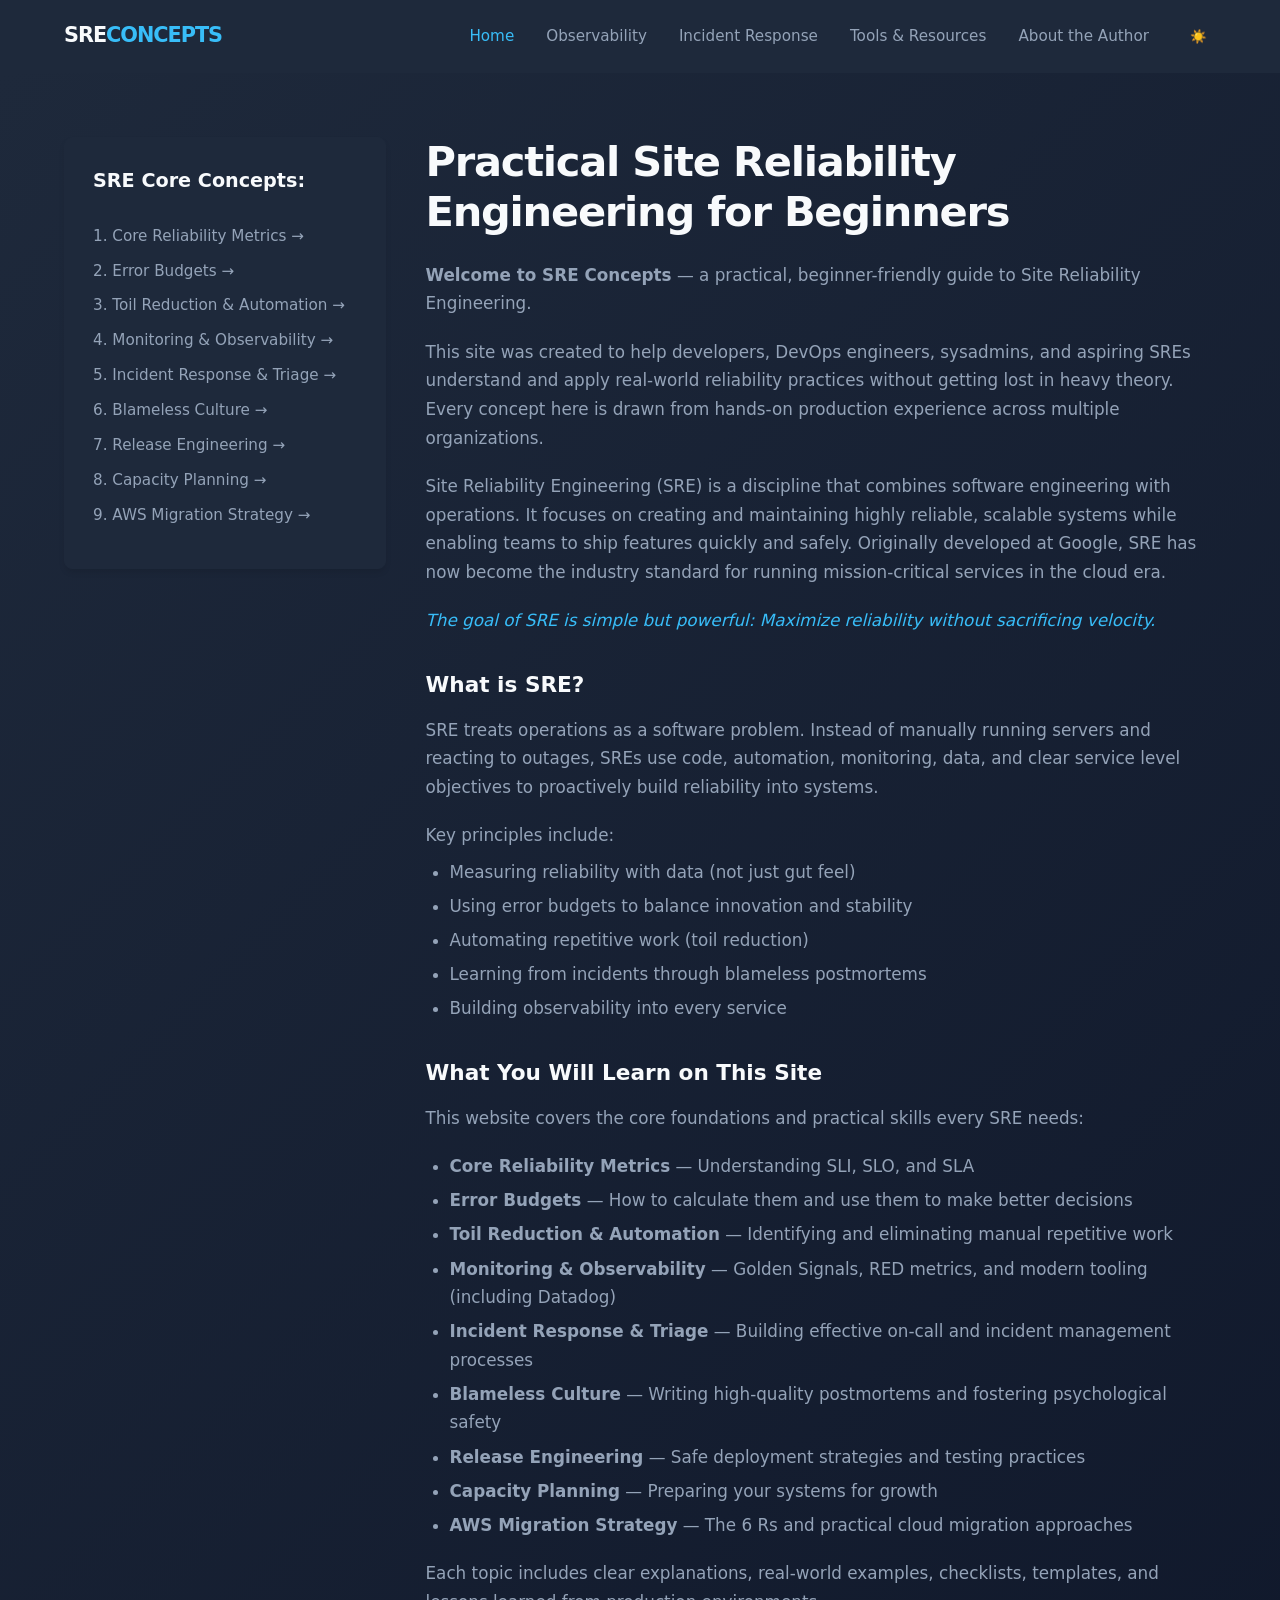
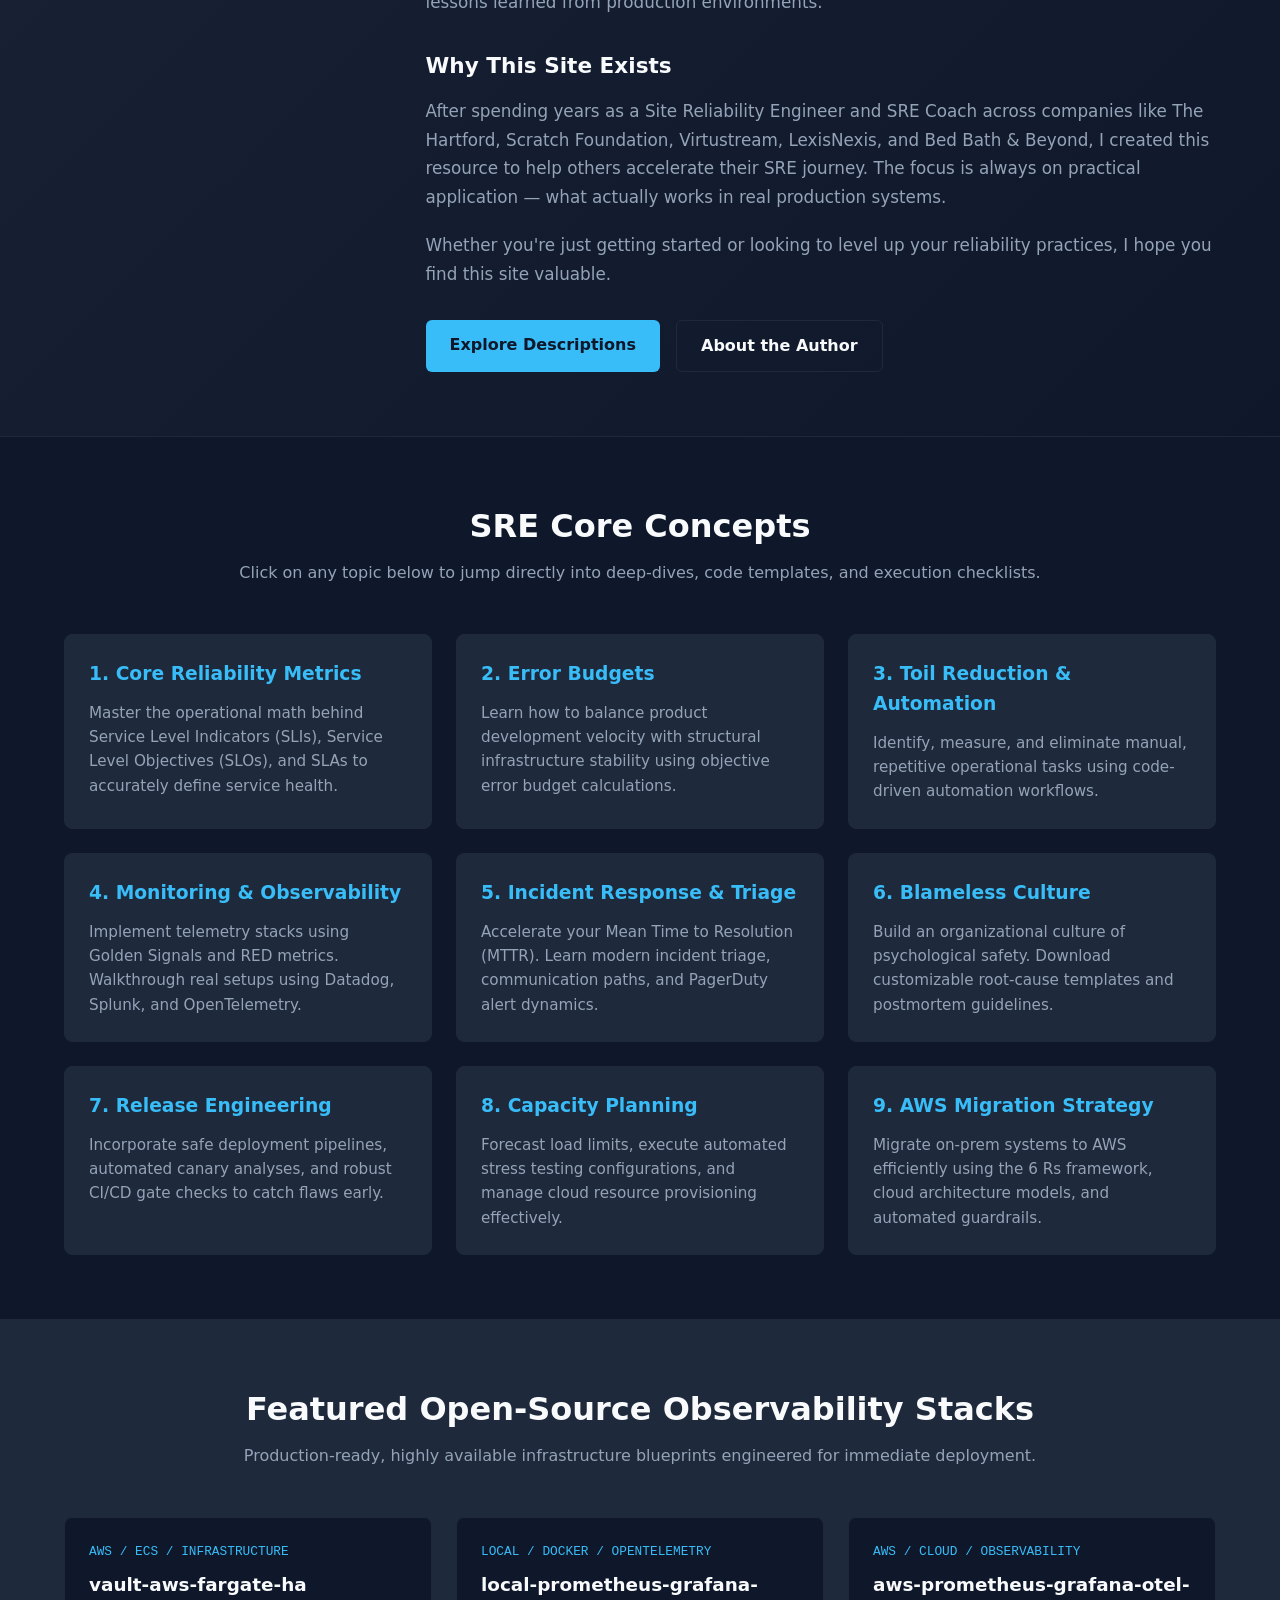
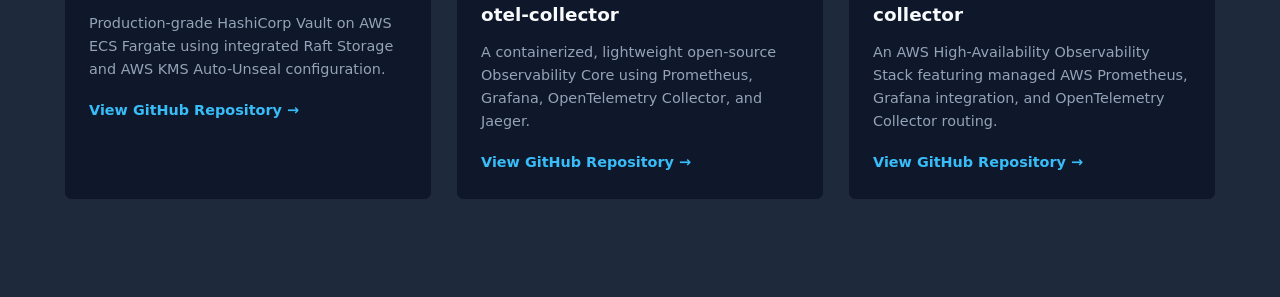
==== index.html @ d1603a27 "Initial commit: website structure with top-left sidebar layout" ====
<!DOCTYPE html>
<html lang="en" data-theme="dark">
<head>
    <meta charset="UTF-8">
    <meta name="viewport" content="width=device-width, initial-scale=1.0">
    <title>SRE Concepts | Practical Site Reliability Engineering Guide</title>
    <meta name="description" content="A practical, beginner-friendly guide to Site Reliability Engineering (SRE) concepts, observability, automation, and incident response.">
    <link rel="stylesheet" href="css/styles.css">
    <style>
        /* Two-column layout for the Top Hero/Introduction Section */
        .hero-layout-container {
            display: flex;
            flex-wrap: wrap;
            gap: 2.5rem;
            align-items: flex-start;
        }

        /* Top Left Sidebar Navigation Panel */
        .top-left-sidebar {
            flex: 1;
            min-width: 280px;
            max-width: 340px;
            background-color: var(--bg-secondary);
            border: 1px solid var(--border-color);
            border-radius: 0.5rem;
            padding: 1.75rem;
            box-shadow: 0 4px 6px -1px rgba(0, 0, 0, 0.1);
        }

        .top-left-sidebar h3 {
            font-size: 1.2rem;
            margin-bottom: 1.25rem;
            padding-bottom: 0.5rem;
            border-bottom: 1px solid var(--border-color);
            color: var(--text-primary);
            font-weight: 700;
        }

        .sidebar-panel-links {
            list-style: none;
            padding: 0;
            margin: 0;
        }

        .sidebar-panel-links li {
            margin-bottom: 0.85rem;
        }

        .sidebar-panel-links a {
            color: var(--text-secondary);
            text-decoration: none;
            font-size: 0.95rem;
            font-weight: 500;
            transition: color 0.2s ease, transform 0.2s ease;
            display: block;
            line-height: 1.4;
        }

        .sidebar-panel-links a:hover {
            color: var(--accent-color);
            transform: translateX(4px);
        }

        /* Top Right Main Text Area */
        .hero-main-content {
            flex: 3;
            min-width: 320px;
        }

        /* Descriptive Card Grid Configuration */
        .concepts-main-grid {
            display: grid;
            grid-template-columns: repeat(auto-fit, minmax(300px, 1fr));
            gap: 1.5rem;
        }

        /* Fallback for smaller screen sizes */
        @media (max-width: 991px) {
            .top-left-sidebar {
                max-width: 100%;
                flex: 1 1 100%;
            }
            .hero-main-content {
                flex: 1 1 100%;
            }
        }
    </style>
</head>
<body>

    <header>
        <div class="container nav-container">
            <a href="index.html" class="logo">SRE<span>CONCEPTS</span></a>
            <button class="hamburger" id="menu-toggle" aria-label="Toggle Menu">
                <span></span>
                <span></span>
                <span></span>
            </button>
            <ul class="nav-links" id="nav-links">
                <li><a href="index.html" class="active">Home</a></li>
                <li><a href="observability.html">Observability</a></li>
                <li><a href="incident-response.html">Incident Response</a></li>
                <li><a href="tools-resources.html">Tools & Resources</a></li>
                <li><a href="about.html">About the Author</a></li>
                <li>
                    <button class="theme-toggle-btn" id="theme-toggle" aria-label="Toggle Theme">☀️</button>
                </li>
            </ul>
        </div>
    </header>

    <section class="hero-section" style="padding: 4rem 0; text-align: left; background: linear-gradient(135deg, var(--bg-secondary), var(--bg-primary)); border-bottom: 1px solid var(--border-color);">
        <div class="container">
            
            <div class="hero-layout-container">
                
                <nav class="top-left-sidebar" aria-label="SRE Concepts Top Left Navigation">
                    <h3>SRE Core Concepts:</h3>
                    <ul class="sidebar-panel-links">
                        <li><a href="core-metrics.html">1. Core Reliability Metrics &rarr;</a></li>
                        <li><a href="error-budgets.html">2. Error Budgets &rarr;</a></li>
                        <li><a href="toil-reduction.html">3. Toil Reduction & Automation &rarr;</a></li>
                        <li><a href="observability.html">4. Monitoring & Observability &rarr;</a></li>
                        <li><a href="incident-response.html">5. Incident Response & Triage &rarr;</a></li>
                        <li><a href="blameless-postmortems.html">6. Blameless Culture &rarr;</a></li>
                        <li><a href="release-engineering.html">7. Release Engineering &rarr;</a></li>
                        <li><a href="capacity-planning.html">8. Capacity Planning &rarr;</a></li>
                        <li><a href="aws-migration.html">9. AWS Migration Strategy &rarr;</a></li>
                    </ul>
                </nav>

                <div class="hero-main-content">
                    <h1 style="font-size: 2.6rem; margin-bottom: 1.5rem; font-weight: 800; letter-spacing: -0.03em; line-height: 1.2;">
                        Practical Site Reliability Engineering for Beginners
                    </h1>
                    
                    <div style="font-size: 1.05rem; color: var(--text-secondary); line-height: 1.7; margin-bottom: 2rem;">
                        <p style="margin-bottom: 1.25rem;"><strong>Welcome to SRE Concepts</strong> — a practical, beginner-friendly guide to Site Reliability Engineering.</p>
                        
                        <p style="margin-bottom: 1.25rem;">This site was created to help developers, DevOps engineers, sysadmins, and aspiring SREs understand and apply real-world reliability practices without getting lost in heavy theory. Every concept here is drawn from hands-on production experience across multiple organizations.</p>
                        
                        <p style="margin-bottom: 1.25rem;">Site Reliability Engineering (SRE) is a discipline that combines software engineering with operations. It focuses on creating and maintaining highly reliable, scalable systems while enabling teams to ship features quickly and safely. Originally developed at Google, SRE has now become the industry standard for running mission-critical services in the cloud era.</p>
                        
                        <p style="margin-bottom: 2rem; font-style: italic; color: var(--accent-color);">The goal of SRE is simple but powerful: Maximize reliability without sacrificing velocity.</p>
                        
                        <h3 style="font-size: 1.35rem; color: var(--text-primary); margin-bottom: 0.75rem; font-weight: 700;">What is SRE?</h3>
                        <p style="margin-bottom: 1.25rem;">SRE treats operations as a software problem. Instead of manually running servers and reacting to outages, SREs use code, automation, monitoring, data, and clear service level objectives to proactively build reliability into systems.</p>
                        
                        <p style="margin-bottom: 0.5rem;">Key principles include:</p>
                        <ul style="padding-left: 1.5rem; margin-bottom: 2rem;">
                            <li style="margin-bottom: 0.35rem;">Measuring reliability with data (not just gut feel)</li>
                            <li style="margin-bottom: 0.35rem;">Using error budgets to balance innovation and stability</li>
                            <li style="margin-bottom: 0.35rem;">Automating repetitive work (toil reduction)</li>
                            <li style="margin-bottom: 0.35rem;">Learning from incidents through blameless postmortems</li>
                            <li style="margin-bottom: 0.35rem;">Building observability into every service</li>
                        </ul>
                        
                        <h3 style="font-size: 1.35rem; color: var(--text-primary); margin-bottom: 0.75rem; font-weight: 700;">What You Will Learn on This Site</h3>
                        <p style="margin-bottom: 1.25rem;">This website covers the core foundations and practical skills every SRE needs:</p>
                        <ul style="padding-left: 1.5rem; margin-bottom: 1.25rem;">
                            <li style="margin-bottom: 0.35rem;"><strong>Core Reliability Metrics</strong> — Understanding SLI, SLO, and SLA</li>
                            <li style="margin-bottom: 0.35rem;"><strong>Error Budgets</strong> — How to calculate them and use them to make better decisions</li>
                            <li style="margin-bottom: 0.35rem;"><strong>Toil Reduction & Automation</strong> — Identifying and eliminating manual repetitive work</li>
                            <li style="margin-bottom: 0.35rem;"><strong>Monitoring & Observability</strong> — Golden Signals, RED metrics, and modern tooling (including Datadog)</li>
                            <li style="margin-bottom: 0.35rem;"><strong>Incident Response & Triage</strong> — Building effective on-call and incident management processes</li>
                            <li style="margin-bottom: 0.35rem;"><strong>Blameless Culture</strong> — Writing high-quality postmortems and fostering psychological safety</li>
                            <li style="margin-bottom: 0.35rem;"><strong>Release Engineering</strong> — Safe deployment strategies and testing practices</li>
                            <li style="margin-bottom: 0.35rem;"><strong>Capacity Planning</strong> — Preparing your systems for growth</li>
                            <li style="margin-bottom: 0.35rem;"><strong>AWS Migration Strategy</strong> — The 6 Rs and practical cloud migration approaches</li>
                        </ul>
                        <p style="margin-bottom: 2rem;">Each topic includes clear explanations, real-world examples, checklists, templates, and lessons learned from production environments.</p>
                        
                        <h3 style="font-size: 1.35rem; color: var(--text-primary); margin-bottom: 0.75rem; font-weight: 700;">Why This Site Exists</h3>
                        <p style="margin-bottom: 1.25rem;">After spending years as a Site Reliability Engineer and SRE Coach across companies like The Hartford, Scratch Foundation, Virtustream, LexisNexis, and Bed Bath & Beyond, I created this resource to help others accelerate their SRE journey. The focus is always on practical application — what actually works in real production systems.</p>
                        
                        <p style="margin-bottom: 0px;">Whether you're just getting started or looking to level up your reliability practices, I hope you find this site valuable.</p>
                    </div>

                    <div style="display: flex; gap: 1rem; justify-content: flex-start;">
                        <a href="#guide-topics" style="background-color: var(--accent-color); color: #0f172a; padding: 0.75rem 1.5rem; border-radius: 0.375rem; font-weight: 600; text-decoration: none;">Explore Descriptions</a>
                        <a href="about.html" style="border: 1px solid var(--border-color); color: var(--text-primary); padding: 0.75rem 1.5rem; border-radius: 0.375rem; font-weight: 600; text-decoration: none;">About the Author</a>
                    </div>
                </div>

            </div>

        </div>
    </section>

    <section id="guide-topics" style="padding: 4rem 0;">
        <div class="container">
            <h2 style="font-size: 2rem; margin-bottom: 0.5rem; text-align: center;">SRE Core Concepts</h2>
            <p style="text-align: center; color: var(--text-secondary); margin-bottom: 3rem;">Click on any topic below to jump directly into deep-dives, code templates, and execution checklists.</p>
            
            <div class="concepts-main-grid">
                <div class="card">
                    <h3 style="margin-bottom: 0.75rem;"><a href="core-metrics.html">1. Core Reliability Metrics</a></h3>
                    <p style="color: var(--text-secondary); font-size: 0.95rem;">Master the operational math behind Service Level Indicators (SLIs), Service Level Objectives (SLOs), and SLAs to accurately define service health.</p>
                </div>
                <div class="card">
                    <h3 style="margin-bottom: 0.75rem;"><a href="error-budgets.html">2. Error Budgets</a></h3>
                    <p style="color: var(--text-secondary); font-size: 0.95rem;">Learn how to balance product development velocity with structural infrastructure stability using objective error budget calculations.</p>
                </div>
                <div class="card">
                    <h3 style="margin-bottom: 0.75rem;"><a href="toil-reduction.html">3. Toil Reduction & Automation</a></h3>
                    <p style="color: var(--text-secondary); font-size: 0.95rem;">Identify, measure, and eliminate manual, repetitive operational tasks using code-driven automation workflows.</p>
                </div>
                <div class="card">
                    <h3 style="margin-bottom: 0.75rem;"><a href="observability.html">4. Monitoring & Observability</a></h3>
                    <p style="color: var(--text-secondary); font-size: 0.95rem;">Implement telemetry stacks using Golden Signals and RED metrics. Walkthrough real setups using Datadog, Splunk, and OpenTelemetry.</p>
                </div>
                <div class="card">
                    <h3 style="margin-bottom: 0.75rem;"><a href="incident-response.html">5. Incident Response & Triage</a></h3>
                    <p style="color: var(--text-secondary); font-size: 0.95rem;">Accelerate your Mean Time to Resolution (MTTR). Learn modern incident triage, communication paths, and PagerDuty alert dynamics.</p>
                </div>
                <div class="card">
                    <h3 style="margin-bottom: 0.75rem;"><a href="blameless-postmortems.html">6. Blameless Culture</a></h3>
                    <p style="color: var(--text-secondary); font-size: 0.95rem;">Build an organizational culture of psychological safety. Download customizable root-cause templates and postmortem guidelines.</p>
                </div>
                <div class="card">
                    <h3 style="margin-bottom: 0.75rem;"><a href="release-engineering.html">7. Release Engineering</a></h3>
                    <p style="color: var(--text-secondary); font-size: 0.95rem;">Incorporate safe deployment pipelines, automated canary analyses, and robust CI/CD gate checks to catch flaws early.</p>
                </div>
                <div class="card">
                    <h3 style="margin-bottom: 0.75rem;"><a href="capacity-planning.html">8. Capacity Planning</a></h3>
                    <p style="color: var(--text-secondary); font-size: 0.95rem;">Forecast load limits, execute automated stress testing configurations, and manage cloud resource provisioning effectively.</p>
                </div>
                <div class="card">
                    <h3 style="margin-bottom: 0.75rem;"><a href="aws-migration.html">9. AWS Migration Strategy</a></h3>
                    <p style="color: var(--text-secondary); font-size: 0.95rem;">Migrate on-prem systems to AWS efficiently using the 6 Rs framework, cloud architecture models, and automated guardrails.</p>
                </div>
            </div>
        </div>
    </section>

    <section id="featured-tools" style="padding: 4rem 0; background-color: var(--bg-secondary); border-top: 1px solid var(--border-color); border-bottom: 1px solid var(--border-color);">
        <div class="container">
            <h2 style="font-size: 2rem; margin-bottom: 0.5rem; text-align: center;">Featured Open-Source Observability Stacks</h2>
            <p style="text-align: center; color: var(--text-secondary); margin-bottom: 3rem;">Production-ready, highly available infrastructure blueprints engineered for immediate deployment.</p>
            
            <div class="card-grid">
                <div class="card" style="background-color: var(--bg-primary);">
                    <div style="font-size: 0.8rem; font-family: monospace; color: var(--accent-color); margin-bottom: 0.5rem;">AWS / ECS / INFRASTRUCTURE</div>
                    <h4 style="font-size: 1.15rem; margin-bottom: 0.75rem;">vault-aws-fargate-ha</h4>
                    <p style="color: var(--text-secondary); font-size: 0.9rem; margin-bottom: 1rem;">Production-grade HashiCorp Vault on AWS ECS Fargate using integrated Raft Storage and AWS KMS Auto-Unseal configuration.</p>
                    <a href="https://github.com/qaconcept/vault-aws-fargate-ha" target="_blank" style="font-size: 0.9rem; font-weight: 600;">View GitHub Repository &rarr;</a>
                </div>
                <div class="card" style="background-color: var(--bg-primary);">
                    <div style="font-size: 0.8rem; font-family: monospace; color: var(--accent-color); margin-bottom: 0.5rem;">LOCAL / DOCKER / OPENTELEMETRY</div>
                    <h4 style="font-size: 1.15rem; margin-bottom: 0.75rem;">local-prometheus-grafana-otel-collector</h4>
                    <p style="color: var(--text-secondary); font-size: 0.9rem; margin-bottom: 1rem;">A containerized, lightweight open-source Observability Core using Prometheus, Grafana, OpenTelemetry Collector, and Jaeger.</p>
                    <a href="https://github.com/qaconcept/local-prometheus-grafana-otel-collector" target="_blank" style="font-size: 0.9rem; font-weight: 600;">View GitHub Repository &rarr;</a>
                </div>
                <div class="card" style="background-color: var(--bg-primary);">
                    <div style="font-size: 0.8rem; font-family: monospace; color: var(--accent-color); margin-bottom: 0.5rem;">AWS / CLOUD / OBSERVABILITY</div>
                    <h4 style="font-size: 1.15rem; margin-bottom: 0.75rem;">aws-prometheus-grafana-otel-collector</h4>
                    <p style="color: var(--text-secondary); font-size: 0.9rem; margin-bottom: 1rem;">An AWS High-Availability Observability Stack featuring managed AWS Prometheus, Grafana integration, and OpenTelemetry Collector routing.</p>
                    <a href="https://github.com/qaconcept/aws-prometheus-grafana-otel-collector" target="_blank" style="font-size: 0.9rem; font-weight: 600;">View GitHub Repository &rarr;</a>
                </div>
            </div>
        </div>
    </section>

</body>
</html>
---- css/styles.css ----
/* --- Global Custom Properties (Theme Engine) --- */
:root {
    --bg-primary: #0f172a;       /* Slate 900 */
    --bg-secondary: #1e293b;     /* Slate 800 */
    --bg-accent: #334155;        /* Slate 700 */
    --text-primary: #f8fafc;     /* Slate 50 */
    --text-secondary: #94a3b8;   /* Slate 400 */
    --accent-color: #38bdf8;     /* Sky 400 (SRE Tech Blue) */
    --accent-success: #4ade80;   /* Green 400 */
    --border-color: #1e293b;
    --font-sans: 'Inter', system-ui, -apple-system, BlinkMacSystemFont, "Segoe UI", Roboto, sans-serif;
    --max-width: 1200px;
}

[data-theme="light"] {
    --bg-primary: #f8fafc;       /* Slate 50 */
    --bg-secondary: #ffffff;     /* Pure White */
    --bg-accent: #f1f5f9;        /* Slate 100 */
    --text-primary: #0f172a;     /* Slate 900 */
    --text-secondary: #475569;   /* Slate 600 */
    --accent-color: #0284c7;     /* Sky 630 */
    --accent-success: #16a34a;   /* Green 600 */
    --border-color: #e2e8f0;     /* Slate 200 */
}

/* --- Base Resets & Layout --- */
* {
    box-sizing: border-box;
    margin: 0;
    padding: 0;
}

body {
    background-color: var(--bg-primary);
    color: var(--text-primary);
    font-family: var(--font-sans);
    line-height: 1.6;
    display: flex;
    flex-direction: column;
    min-height: 100vh;
    transition: background-color 0.3s ease, color 0.3s ease;
}

a {
    color: var(--accent-color);
    text-decoration: none;
    transition: color 0.2s ease;
}

a:hover {
    text-decoration: underline;
}

/* --- Layout Wrappers --- */
.container {
    width: 100%;
    max-width: var(--max-width);
    margin: 0 auto;
    padding: 0 1.5rem;
}

/* --- Header & Navigation --- */
header {
    background-color: var(--bg-secondary);
    border-bottom: 1px solid var(--border-color);
    position: sticky;
    top: 0;
    z-index: 100;
}

.nav-container {
    display: flex;
    justify-content: space-between;
    align-items: center;
    height: 4.5rem;
}

.logo {
    font-size: 1.3rem;
    font-weight: 800;
    letter-spacing: -0.05em;
    color: var(--text-primary);
}

.logo span {
    color: var(--accent-color);
}

.nav-links {
    display: flex;
    list-style: none;
    gap: 2rem;
    align-items: center;
}

.nav-links a {
    color: var(--text-secondary);
    font-weight: 500;
    font-size: 0.95rem;
}

.nav-links a:hover, .nav-links a.active {
    color: var(--accent-color);
    text-decoration: none;
}

/* --- Interactive Utilities --- */
.theme-toggle-btn {
    background: none;
    border: 1px solid var(--border-color);
    padding: 0.5rem;
    border-radius: 0.375rem;
    cursor: pointer;
    color: var(--text-primary);
    display: flex;
    align-items: center;
    justify-content: center;
}

.theme-toggle-btn:hover {
    background-color: var(--bg-accent);
}

.hamburger {
    display: none;
    flex-direction: column;
    gap: 4px;
    cursor: pointer;
    background: none;
    border: none;
}

.hamburger span {
    display: block;
    width: 24px;
    height: 2px;
    background-color: var(--text-primary);
    transition: 0.3s;
}

/* --- Component Cards & Panels --- */
.card-grid {
    display: grid;
    grid-template-columns: repeat(auto-fit, minmax(300px, 1fr));
    gap: 1.5rem;
    margin: 2rem 0;
}

.card {
    background-color: var(--bg-secondary);
    border: 1px solid var(--border-color);
    border-radius: 0.5rem;
    padding: 1.5rem;
    transition: transform 0.2s ease, border-color 0.2s ease;
}

.card:hover {
    transform: translateY(-2px);
    border-color: var(--accent-color);
}

/* --- Technical Documentation Blocks --- */
pre {
    background-color: var(--bg-secondary);
    border: 1px solid var(--border-color);
    border-radius: 0.5rem;
    padding: 1.25rem;
    position: relative;
    overflow-x: auto;
    margin: 1.5rem 0;
}

code {
    font-family: 'SFMono-Regular', Consolas, 'Liberation Mono', Menlo, monospace;
    font-size: 0.9rem;
}

.copy-btn {
    position: absolute;
    top: 0.5rem;
    right: 0.5rem;
    background-color: var(--bg-accent);
    color: var(--text-secondary);
    border: 1px solid var(--border-color);
    padding: 0.25rem 0.5rem;
    border-radius: 0.25rem;
    font-size: 0.75rem;
    cursor: pointer;
    transition: all 0.2s;
}

.copy-btn:hover {
    color: var(--text-primary);
    background-color: var(--accent-color);
}

/* --- Mermaid Diagrams Wrapper --- */
.mermaid-container {
    background-color: var(--bg-secondary);
    border: 1px solid var(--border-color);
    border-radius: 0.5rem;
    padding: 1.5rem;
    margin: 1.5rem 0;
    display: flex;
    justify-content: center;
}

/* --- Footer --- */
footer {
    background-color: var(--bg-secondary);
    border-top: 1px solid var(--border-color);
    padding: 2rem 0;
    text-align: center;
    color: var(--text-secondary);
    font-size: 0.9rem;
    margin-top: auto;
}

/* --- Mobile Responsiveness --- */
@media (max-width: 768px) {
    .hamburger {
        display: flex;
    }

    .nav-links {
        display: none;
        position: absolute;
        top: 4.5rem;
        left: 0;
        width: 100%;
        background-color: var(--bg-secondary);
        flex-direction: column;
        padding: 2rem;
        border-bottom: 1px solid var(--border-color);
        box-shadow: 0 10px 15px -3px rgba(0, 0, 0, 0.1);
    }

    .nav-links.active {
        display: flex;
    }
}
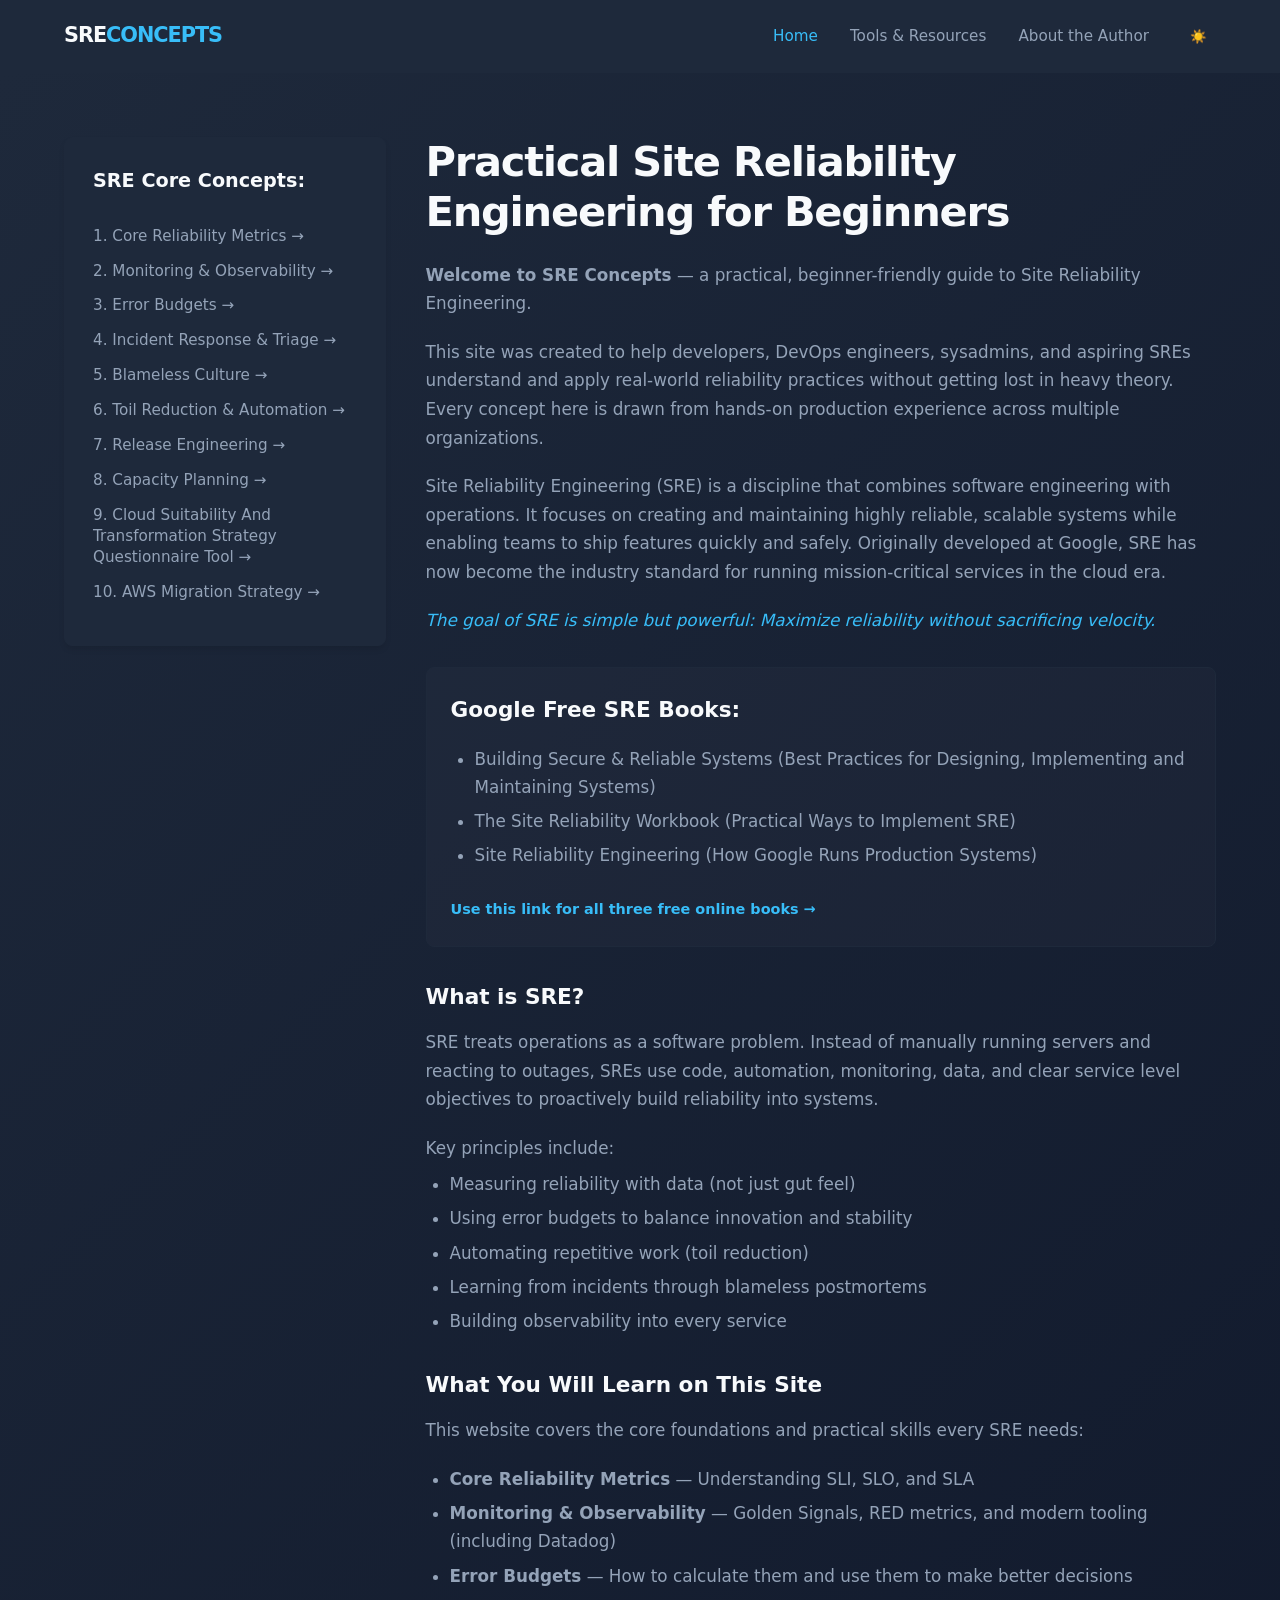
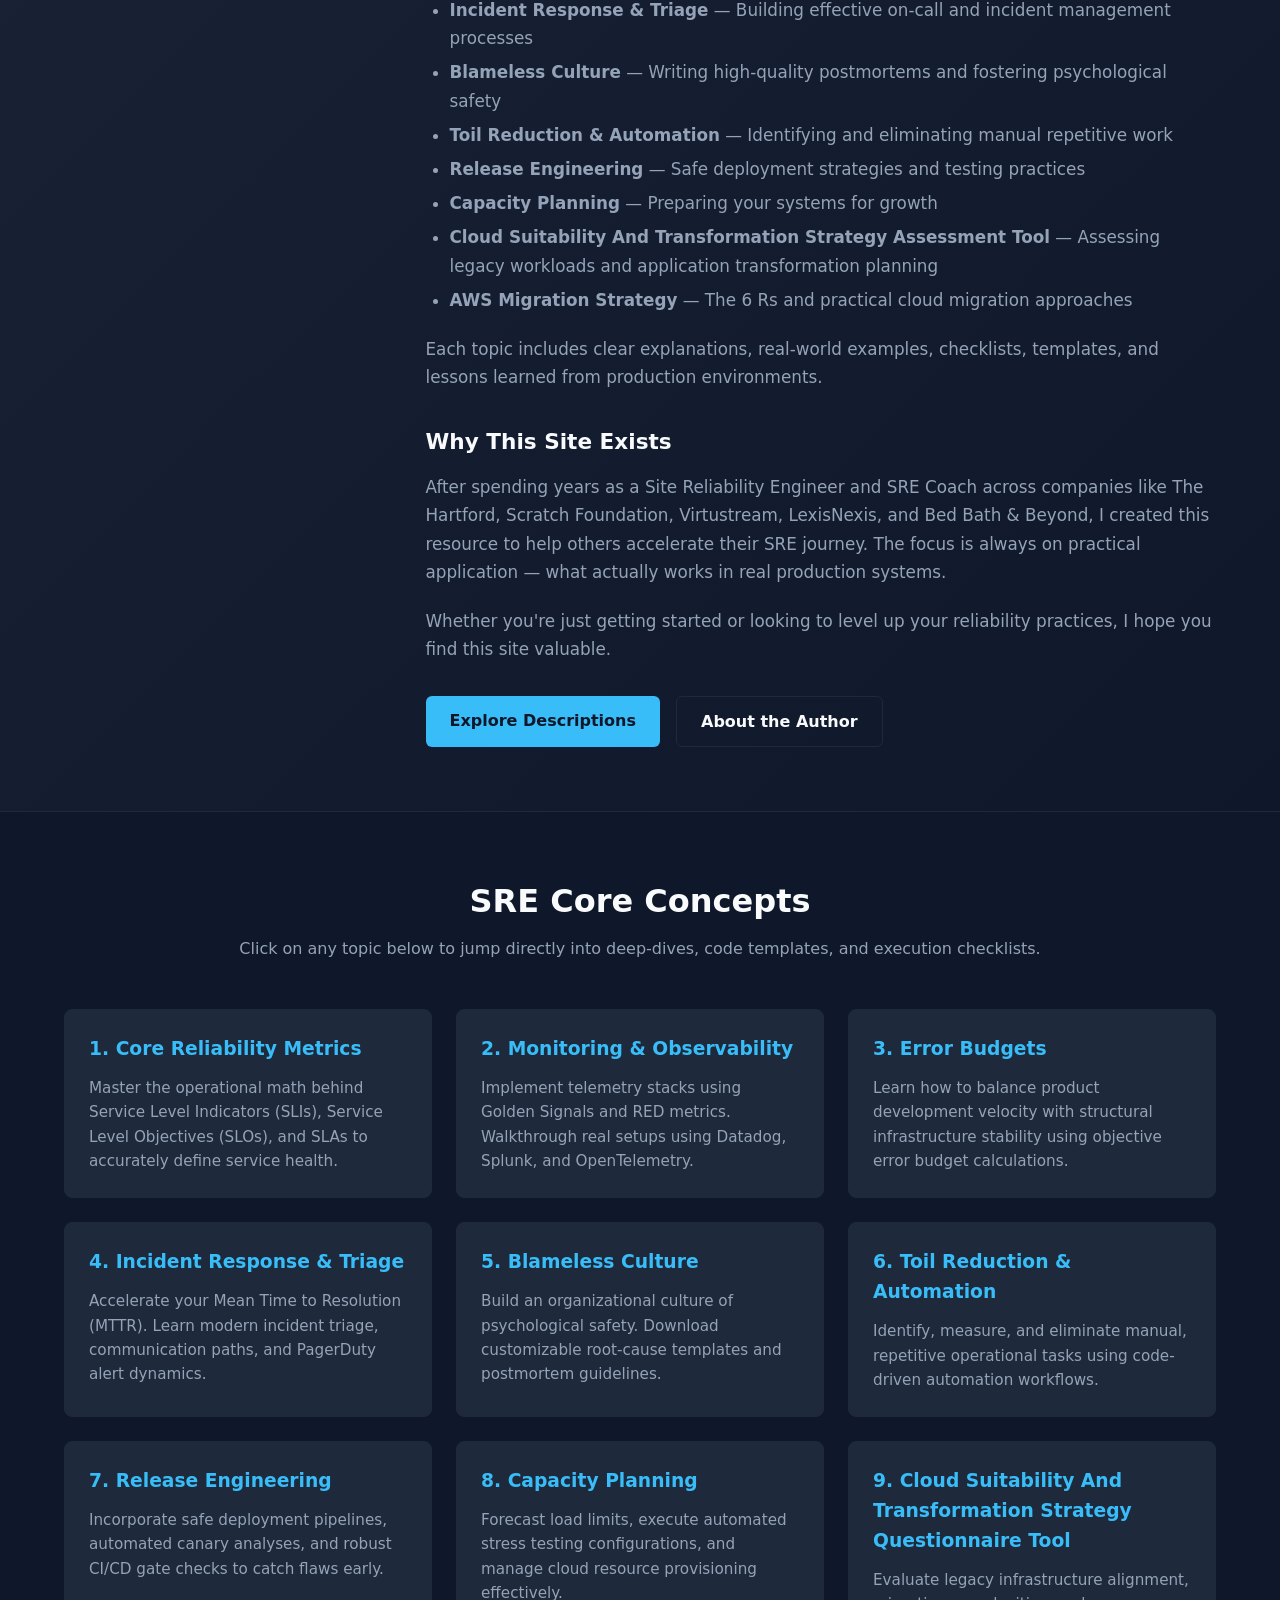
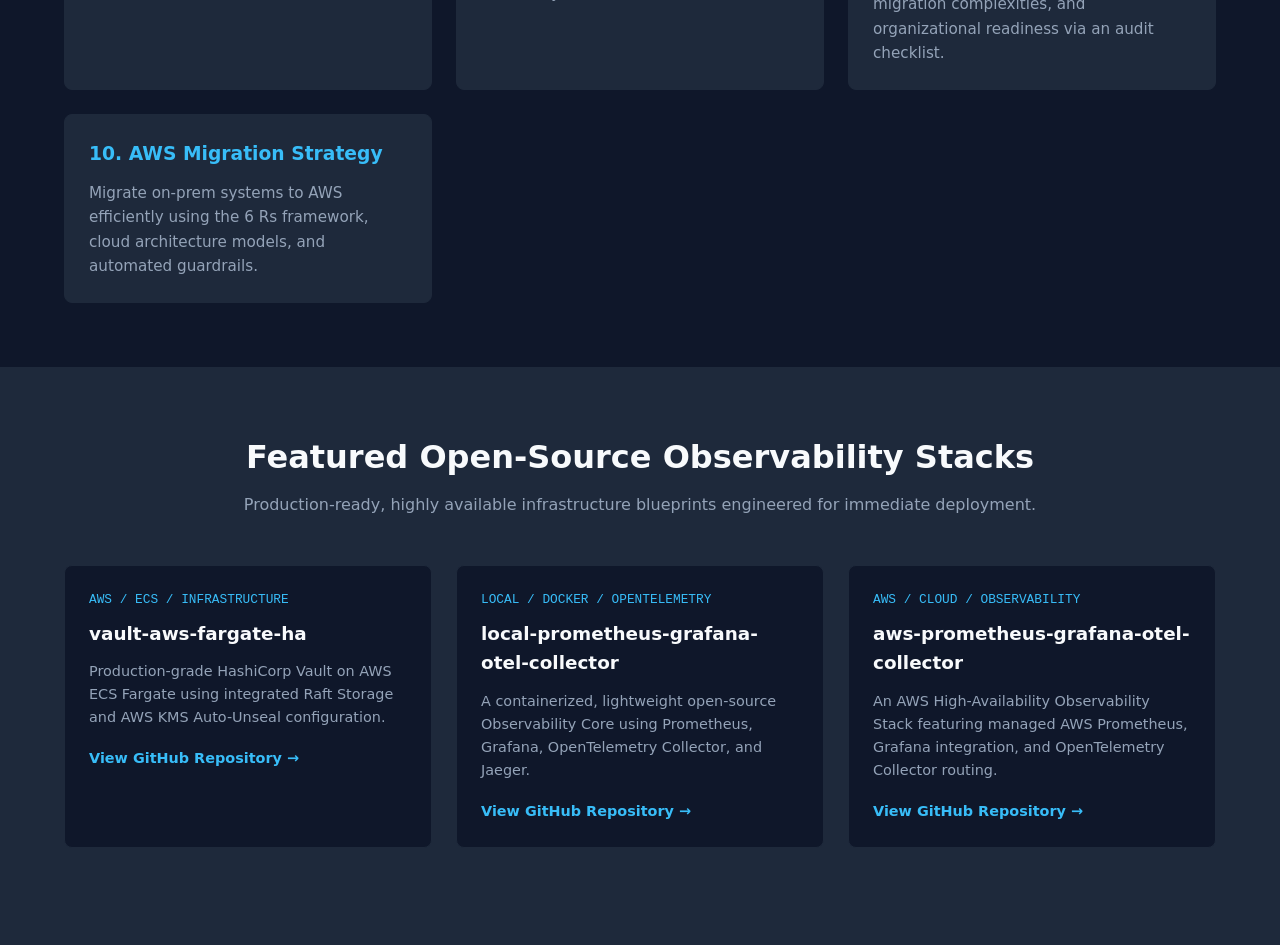
==== commit 517b2397: "Update SRE concepts guide and assessment tools" ====
--- a/index.html
+++ b/index.html
@@ -98,8 +98,6 @@
             </button>
             <ul class="nav-links" id="nav-links">
                 <li><a href="index.html" class="active">Home</a></li>
-                <li><a href="observability.html">Observability</a></li>
-                <li><a href="incident-response.html">Incident Response</a></li>
                 <li><a href="tools-resources.html">Tools & Resources</a></li>
                 <li><a href="about.html">About the Author</a></li>
                 <li>
@@ -118,14 +116,15 @@
                     <h3>SRE Core Concepts:</h3>
                     <ul class="sidebar-panel-links">
                         <li><a href="core-metrics.html">1. Core Reliability Metrics &rarr;</a></li>
-                        <li><a href="error-budgets.html">2. Error Budgets &rarr;</a></li>
-                        <li><a href="toil-reduction.html">3. Toil Reduction & Automation &rarr;</a></li>
-                        <li><a href="observability.html">4. Monitoring & Observability &rarr;</a></li>
-                        <li><a href="incident-response.html">5. Incident Response & Triage &rarr;</a></li>
-                        <li><a href="blameless-postmortems.html">6. Blameless Culture &rarr;</a></li>
+                        <li><a href="observability.html">2. Monitoring & Observability &rarr;</a></li>
+                        <li><a href="error-budgets.html">3. Error Budgets &rarr;</a></li>
+                        <li><a href="incident-response.html">4. Incident Response & Triage &rarr;</a></li>
+                        <li><a href="blameless-postmortems.html">5. Blameless Culture &rarr;</a></li>
+                        <li><a href="toil-reduction.html">6. Toil Reduction & Automation &rarr;</a></li>
                         <li><a href="release-engineering.html">7. Release Engineering &rarr;</a></li>
                         <li><a href="capacity-planning.html">8. Capacity Planning &rarr;</a></li>
-                        <li><a href="aws-migration.html">9. AWS Migration Strategy &rarr;</a></li>
+                        <li><a href="Cloud-Suitability-And-Transformation-Strategy-Assessment-Tool.html">9. Cloud Suitability And Transformation Strategy Questionnaire Tool &rarr;</a></li>
+                        <li><a href="aws-migration.html">10. AWS Migration Strategy &rarr;</a></li>
                     </ul>
                 </nav>
 
@@ -143,6 +142,18 @@
                         
                         <p style="margin-bottom: 2rem; font-style: italic; color: var(--accent-color);">The goal of SRE is simple but powerful: Maximize reliability without sacrificing velocity.</p>
                         
+                        <div style="margin-bottom: 2rem; border: 1px solid var(--border-color); padding: 1.5rem; border-radius: 0.5rem; background-color: rgba(255,255,255,0.02);">
+                            <h3 style="font-size: 1.35rem; color: var(--text-primary); margin-bottom: 1rem; font-weight: 700;">Google Free SRE Books:</h3>
+                            <ul style="padding-left: 1.5rem; margin-bottom: 1.5rem;">
+                                <li style="margin-bottom: 0.35rem;">Building Secure & Reliable Systems (Best Practices for Designing, Implementing and Maintaining Systems)</li>
+                                <li style="margin-bottom: 0.35rem;">The Site Reliability Workbook (Practical Ways to Implement SRE)</li>
+                                <li style="margin-bottom: 0.35rem;">Site Reliability Engineering (How Google Runs Production Systems)</li>
+                            </ul>
+                            <a href="https://sre.google/books/" target="_blank" style="font-size: 0.9rem; font-weight: 600; color: var(--accent-color); text-decoration: none; display: inline-block; transition: color 0.2s ease;">
+                                Use this link for all three free online books &rarr;
+                            </a>
+                        </div>
+
                         <h3 style="font-size: 1.35rem; color: var(--text-primary); margin-bottom: 0.75rem; font-weight: 700;">What is SRE?</h3>
                         <p style="margin-bottom: 1.25rem;">SRE treats operations as a software problem. Instead of manually running servers and reacting to outages, SREs use code, automation, monitoring, data, and clear service level objectives to proactively build reliability into systems.</p>
                         
@@ -159,13 +170,14 @@
                         <p style="margin-bottom: 1.25rem;">This website covers the core foundations and practical skills every SRE needs:</p>
                         <ul style="padding-left: 1.5rem; margin-bottom: 1.25rem;">
                             <li style="margin-bottom: 0.35rem;"><strong>Core Reliability Metrics</strong> — Understanding SLI, SLO, and SLA</li>
+                            <li style="margin-bottom: 0.35rem;"><strong>Monitoring & Observability</strong> — Golden Signals, RED metrics, and modern tooling (including Datadog)</li>
                             <li style="margin-bottom: 0.35rem;"><strong>Error Budgets</strong> — How to calculate them and use them to make better decisions</li>
-                            <li style="margin-bottom: 0.35rem;"><strong>Toil Reduction & Automation</strong> — Identifying and eliminating manual repetitive work</li>
-                            <li style="margin-bottom: 0.35rem;"><strong>Monitoring & Observability</strong> — Golden Signals, RED metrics, and modern tooling (including Datadog)</li>
                             <li style="margin-bottom: 0.35rem;"><strong>Incident Response & Triage</strong> — Building effective on-call and incident management processes</li>
                             <li style="margin-bottom: 0.35rem;"><strong>Blameless Culture</strong> — Writing high-quality postmortems and fostering psychological safety</li>
+                            <li style="margin-bottom: 0.35rem;"><strong>Toil Reduction & Automation</strong> — Identifying and eliminating manual repetitive work</li>
                             <li style="margin-bottom: 0.35rem;"><strong>Release Engineering</strong> — Safe deployment strategies and testing practices</li>
                             <li style="margin-bottom: 0.35rem;"><strong>Capacity Planning</strong> — Preparing your systems for growth</li>
+                            <li style="margin-bottom: 0.35rem;"><strong>Cloud Suitability And Transformation Strategy Assessment Tool</strong> — Assessing legacy workloads and application transformation planning</li>
                             <li style="margin-bottom: 0.35rem;"><strong>AWS Migration Strategy</strong> — The 6 Rs and practical cloud migration approaches</li>
                         </ul>
                         <p style="margin-bottom: 2rem;">Each topic includes clear explanations, real-world examples, checklists, templates, and lessons learned from production environments.</p>
@@ -198,24 +210,24 @@
                     <p style="color: var(--text-secondary); font-size: 0.95rem;">Master the operational math behind Service Level Indicators (SLIs), Service Level Objectives (SLOs), and SLAs to accurately define service health.</p>
                 </div>
                 <div class="card">
-                    <h3 style="margin-bottom: 0.75rem;"><a href="error-budgets.html">2. Error Budgets</a></h3>
+                    <h3 style="margin-bottom: 0.75rem;"><a href="observability.html">2. Monitoring & Observability</a></h3>
+                    <p style="color: var(--text-secondary); font-size: 0.95rem;">Implement telemetry stacks using Golden Signals and RED metrics. Walkthrough real setups using Datadog, Splunk, and OpenTelemetry.</p>
+                </div>
+                <div class="card">
+                    <h3 style="margin-bottom: 0.75rem;"><a href="error-budgets.html">3. Error Budgets</a></h3>
                     <p style="color: var(--text-secondary); font-size: 0.95rem;">Learn how to balance product development velocity with structural infrastructure stability using objective error budget calculations.</p>
                 </div>
                 <div class="card">
-                    <h3 style="margin-bottom: 0.75rem;"><a href="toil-reduction.html">3. Toil Reduction & Automation</a></h3>
+                    <h3 style="margin-bottom: 0.75rem;"><a href="incident-response.html">4. Incident Response & Triage</a></h3>
+                    <p style="color: var(--text-secondary); font-size: 0.95rem;">Accelerate your Mean Time to Resolution (MTTR). Learn modern incident triage, communication paths, and PagerDuty alert dynamics.</p>
+                </div>
+                <div class="card">
+                    <h3 style="margin-bottom: 0.75rem;"><a href="blameless-postmortems.html">5. Blameless Culture</a></h3>
+                    <p style="color: var(--text-secondary); font-size: 0.95rem;">Build an organizational culture of psychological safety. Download customizable root-cause templates and postmortem guidelines.</p>
+                </div>
+                <div class="card">
+                    <h3 style="margin-bottom: 0.75rem;"><a href="toil-reduction.html">6. Toil Reduction & Automation</a></h3>
                     <p style="color: var(--text-secondary); font-size: 0.95rem;">Identify, measure, and eliminate manual, repetitive operational tasks using code-driven automation workflows.</p>
-                </div>
-                <div class="card">
-                    <h3 style="margin-bottom: 0.75rem;"><a href="observability.html">4. Monitoring & Observability</a></h3>
-                    <p style="color: var(--text-secondary); font-size: 0.95rem;">Implement telemetry stacks using Golden Signals and RED metrics. Walkthrough real setups using Datadog, Splunk, and OpenTelemetry.</p>
-                </div>
-                <div class="card">
-                    <h3 style="margin-bottom: 0.75rem;"><a href="incident-response.html">5. Incident Response & Triage</a></h3>
-                    <p style="color: var(--text-secondary); font-size: 0.95rem;">Accelerate your Mean Time to Resolution (MTTR). Learn modern incident triage, communication paths, and PagerDuty alert dynamics.</p>
-                </div>
-                <div class="card">
-                    <h3 style="margin-bottom: 0.75rem;"><a href="blameless-postmortems.html">6. Blameless Culture</a></h3>
-                    <p style="color: var(--text-secondary); font-size: 0.95rem;">Build an organizational culture of psychological safety. Download customizable root-cause templates and postmortem guidelines.</p>
                 </div>
                 <div class="card">
                     <h3 style="margin-bottom: 0.75rem;"><a href="release-engineering.html">7. Release Engineering</a></h3>
@@ -226,7 +238,11 @@
                     <p style="color: var(--text-secondary); font-size: 0.95rem;">Forecast load limits, execute automated stress testing configurations, and manage cloud resource provisioning effectively.</p>
                 </div>
                 <div class="card">
-                    <h3 style="margin-bottom: 0.75rem;"><a href="aws-migration.html">9. AWS Migration Strategy</a></h3>
+                    <h3 style="margin-bottom: 0.75rem;"><a href="Cloud-Suitability-And-Transformation-Strategy-Assessment-Tool.html">9. Cloud Suitability And Transformation Strategy Questionnaire Tool</a></h3>
+                    <p style="color: var(--text-secondary); font-size: 0.95rem;">Evaluate legacy infrastructure alignment, migration complexities, and organizational readiness via an audit checklist.</p>
+                </div>
+                <div class="card">
+                    <h3 style="margin-bottom: 0.75rem;"><a href="aws-migration.html">10. AWS Migration Strategy</a></h3>
                     <p style="color: var(--text-secondary); font-size: 0.95rem;">Migrate on-prem systems to AWS efficiently using the 6 Rs framework, cloud architecture models, and automated guardrails.</p>
                 </div>
             </div>
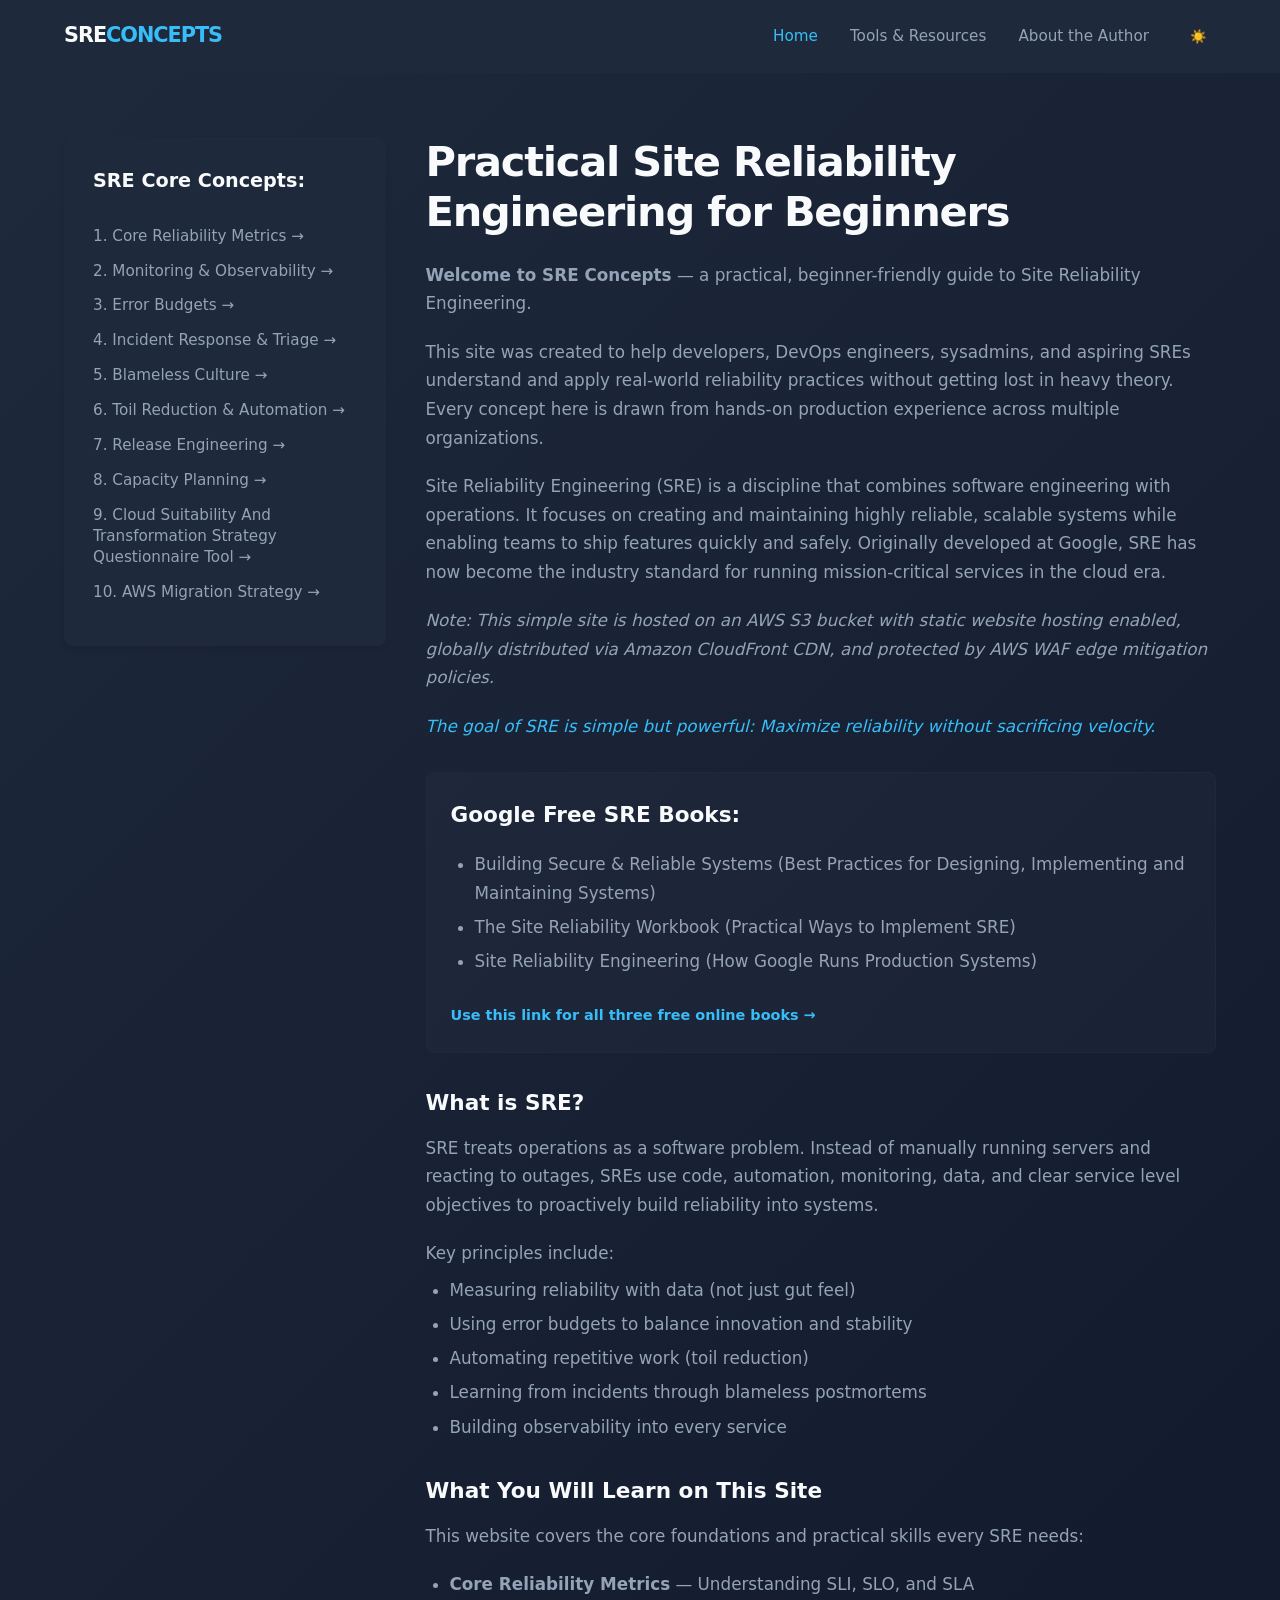
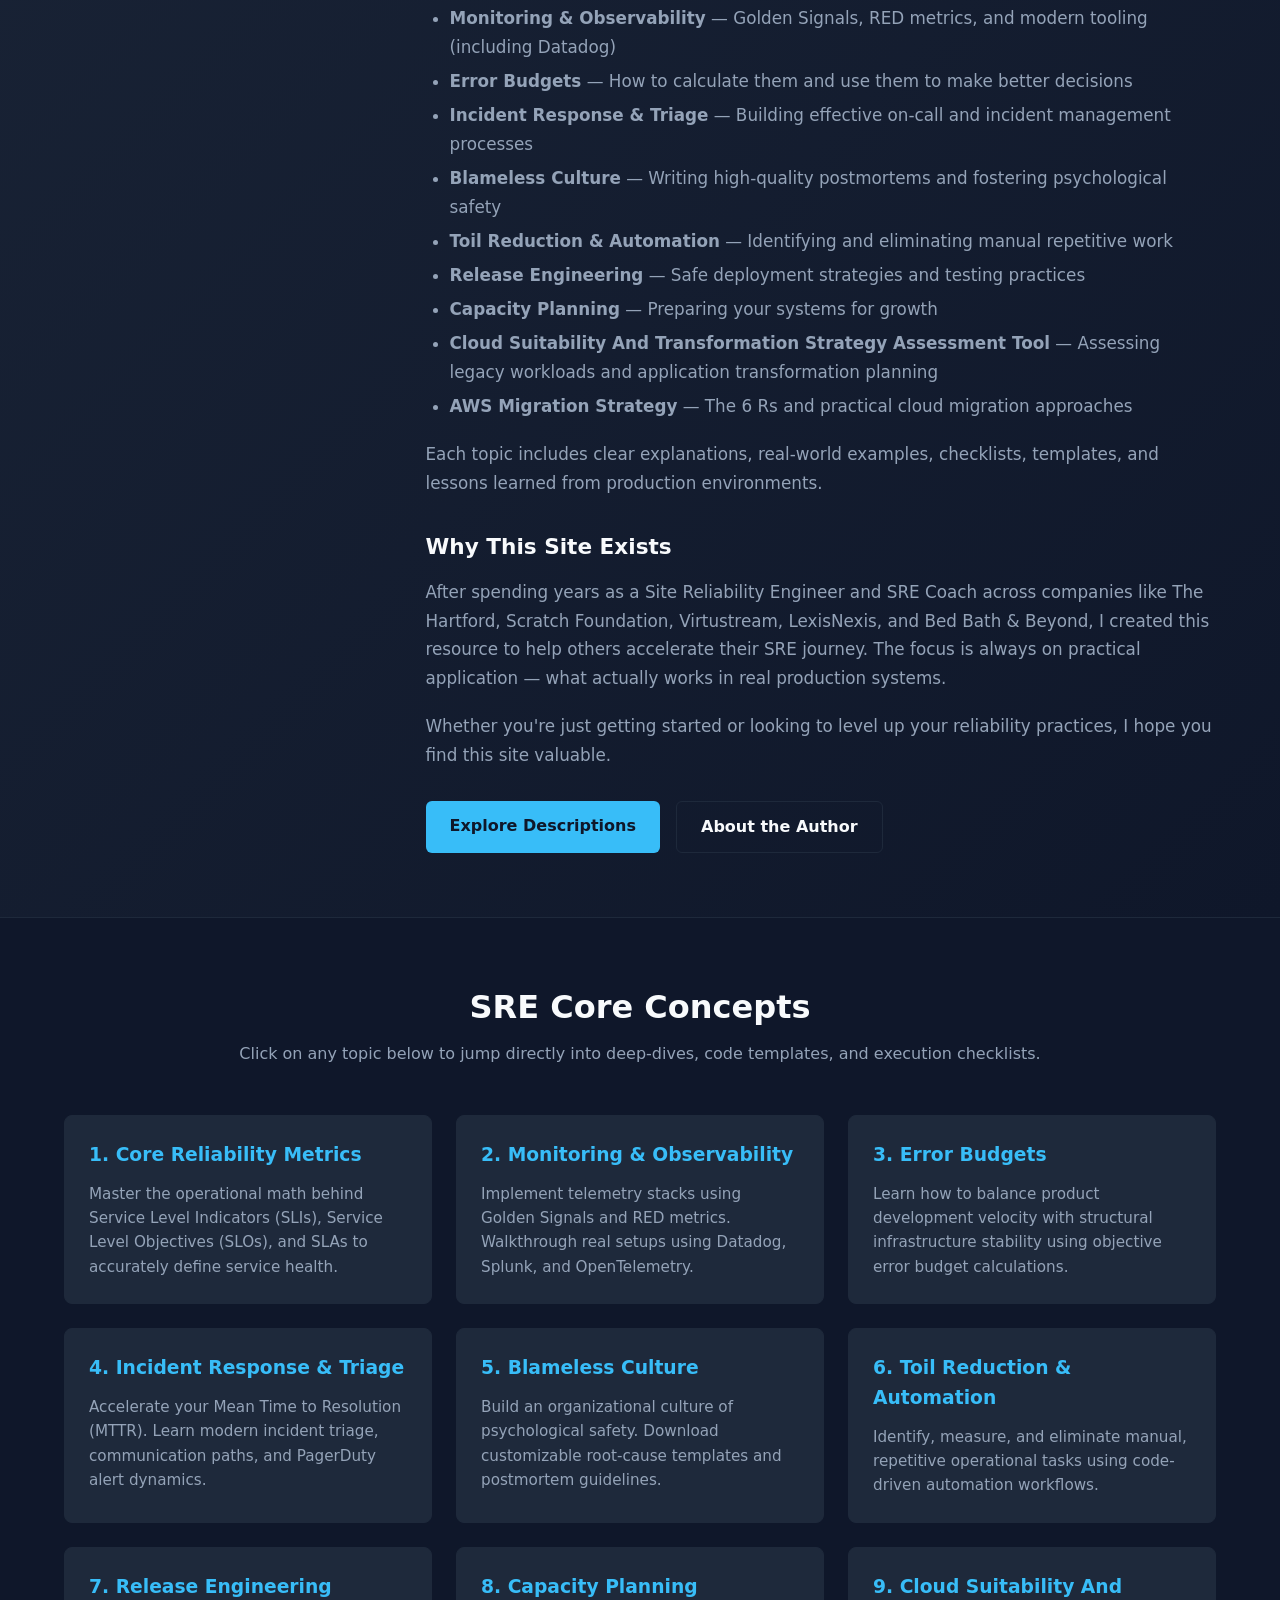
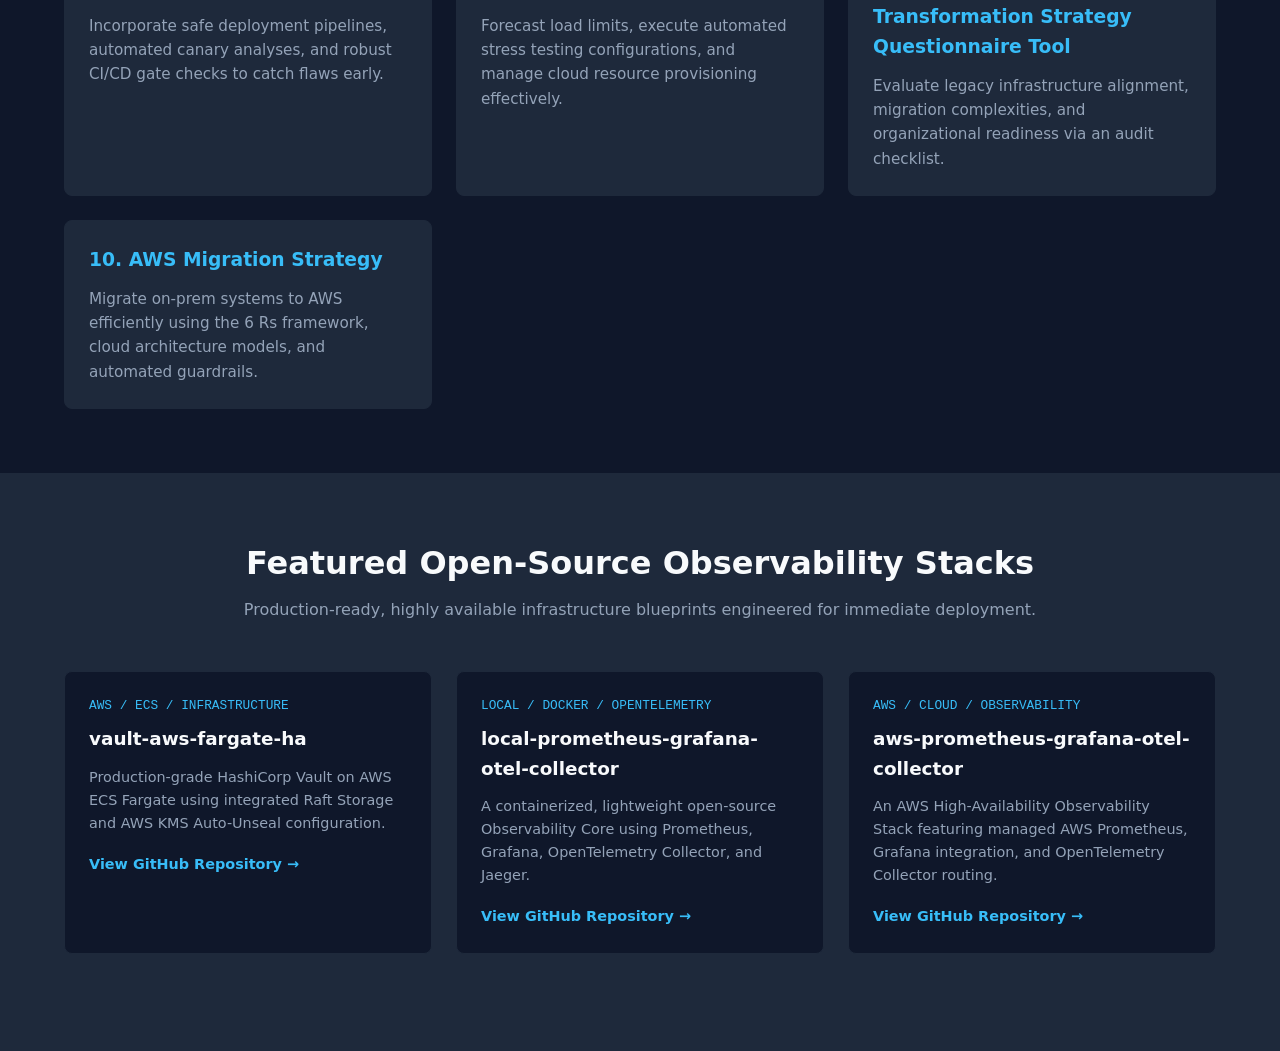
==== commit 69effcc2: "updated index.htl and Cloud-Suitability-And-Transformation-Strategy-Assessment-Tool.html text" ====
--- a/index.html
+++ b/index.html
@@ -139,7 +139,8 @@
                         <p style="margin-bottom: 1.25rem;">This site was created to help developers, DevOps engineers, sysadmins, and aspiring SREs understand and apply real-world reliability practices without getting lost in heavy theory. Every concept here is drawn from hands-on production experience across multiple organizations.</p>
                         
                         <p style="margin-bottom: 1.25rem;">Site Reliability Engineering (SRE) is a discipline that combines software engineering with operations. It focuses on creating and maintaining highly reliable, scalable systems while enabling teams to ship features quickly and safely. Originally developed at Google, SRE has now become the industry standard for running mission-critical services in the cloud era.</p>
-                        
+                        <p style="margin-bottom: 1.25rem; font-style: italic;">Note: This simple site is hosted on an AWS S3 bucket with static website hosting enabled, globally distributed via Amazon CloudFront CDN, and protected by AWS WAF edge mitigation policies.</p>
+
                         <p style="margin-bottom: 2rem; font-style: italic; color: var(--accent-color);">The goal of SRE is simple but powerful: Maximize reliability without sacrificing velocity.</p>
                         
                         <div style="margin-bottom: 2rem; border: 1px solid var(--border-color); padding: 1.5rem; border-radius: 0.5rem; background-color: rgba(255,255,255,0.02);">
